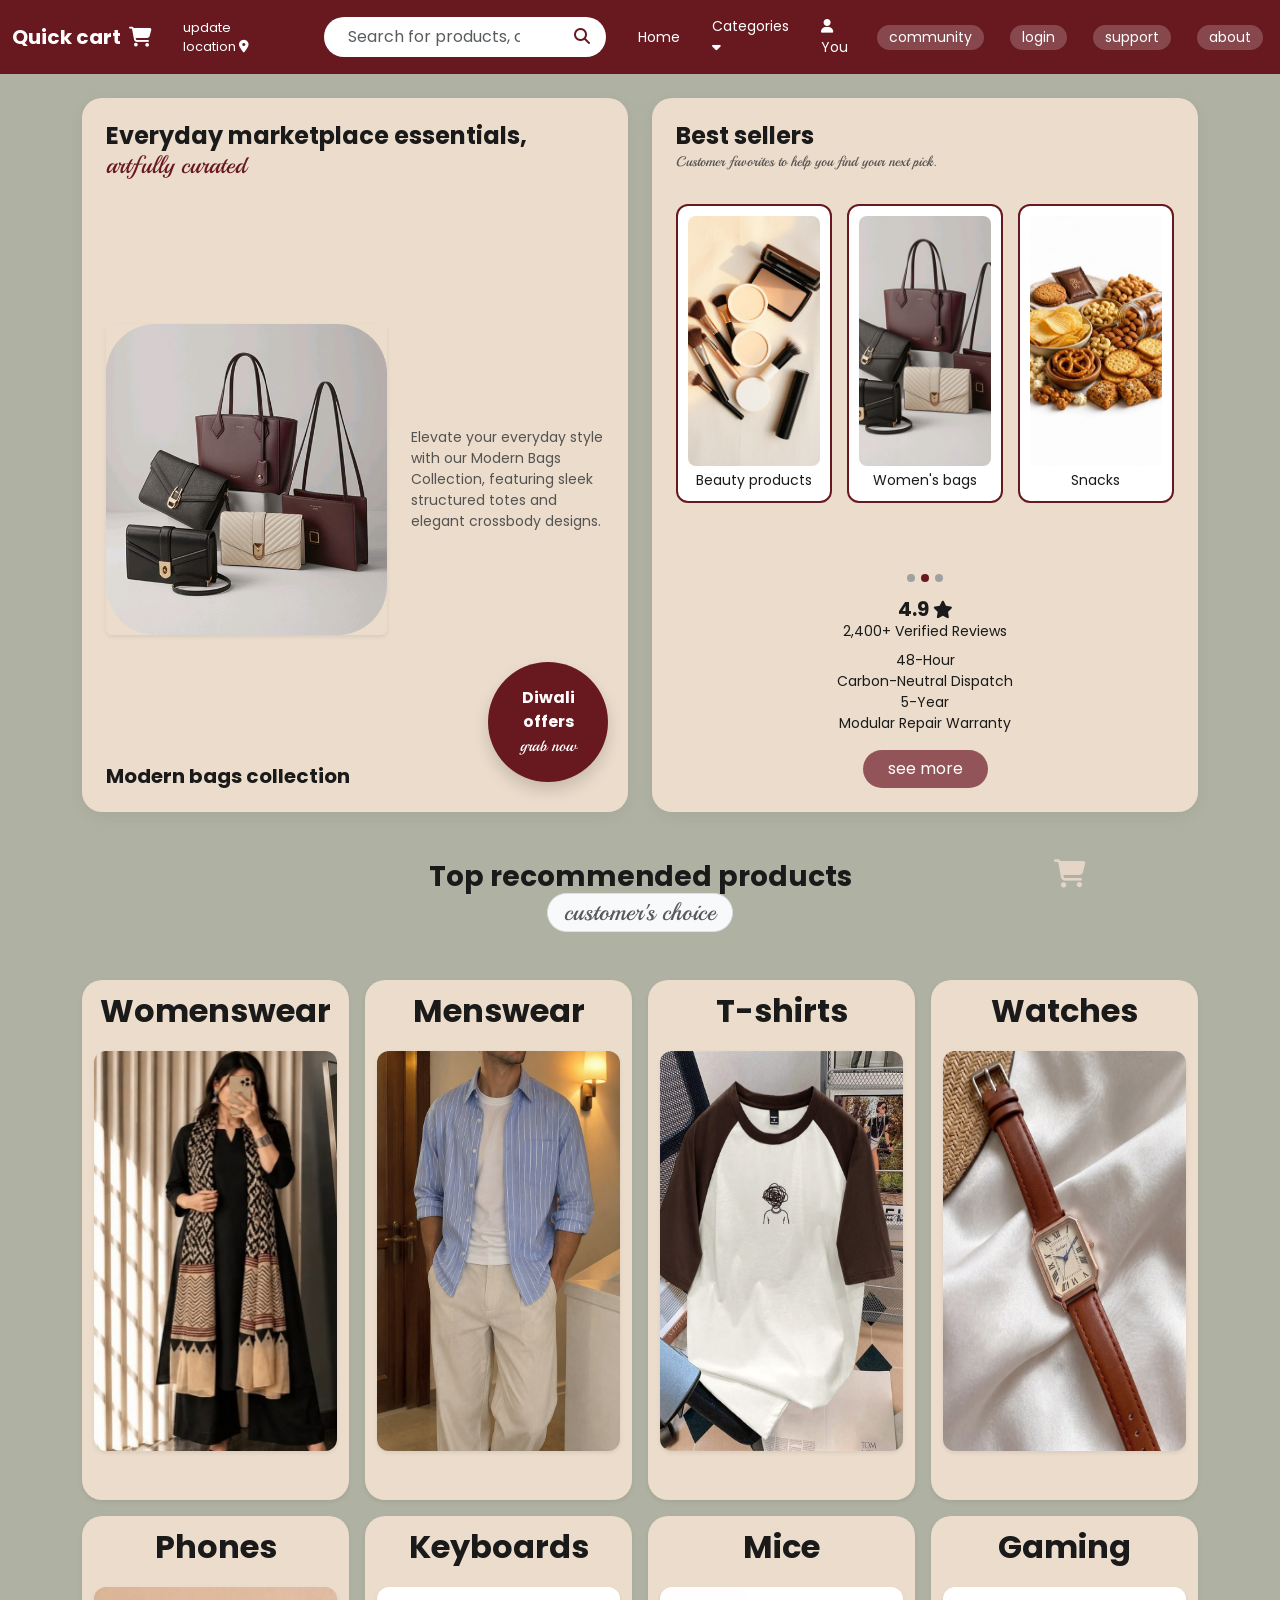
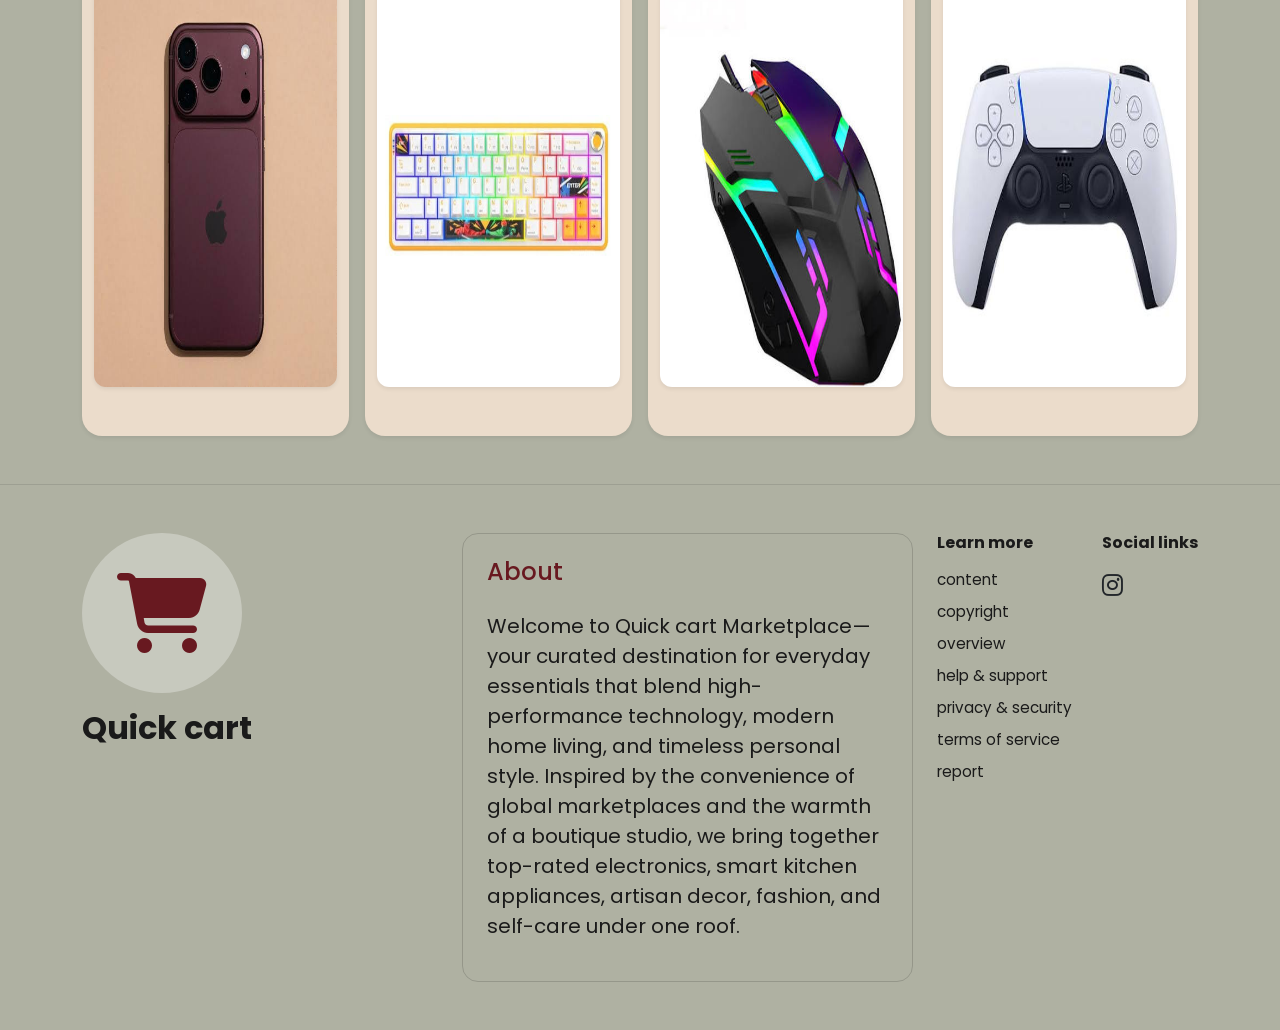
==== index.html @ 2a254416 "final Change" ====
<!doctype html>
<html lang="en">

<head>
  <meta charset="UTF-8" />
  <meta name="viewport" content="width=device-width, initial-scale=1.0" />
  <title>Quick Cart</title>
  <link href="https://cdn.jsdelivr.net/npm/bootstrap@5.3.2/dist/css/bootstrap.min.css" rel="stylesheet" />
  <link rel="stylesheet" href="https://cdnjs.cloudflare.com/ajax/libs/font-awesome/6.4.2/css/all.min.css" />
  <link href="https://fonts.googleapis.com/css2?family=Poppins:wght@300;400;600;700&family=Playball&display=swap"
    rel="stylesheet" />
  <link rel="stylesheet" href="style.css" />
</head>

<body>
  <nav class="navbar navbar-expand-lg navbar-dark custom-navbar py-2">
    <div class="container-fluid align-items-center">
      <a class="navbar-brand fw-bold d-flex align-items-center gap-2" href="#">
        Quick cart
        <i class="fa-solid fa-cart-shopping" aria-hidden="true"></i>
      </a>

      <div class="text-white small d-none d-lg-block location-text me-3">
        update location
        <i class="fa-solid fa-location-dot" aria-hidden="true"></i>
      </div>

      <button class="navbar-toggler border-0 shadow-none" type="button" data-bs-toggle="collapse"
        data-bs-target="#navbarNav" aria-controls="navbarNav" aria-expanded="false" aria-label="Toggle navigation">
        <span class="navbar-toggler-icon"></span>
      </button>

      <div class="collapse navbar-collapse" id="navbarNav">
        <form id="productSearchForm" class="d-flex flex-grow-1 mx-lg-4 my-3 my-lg-0 search-form" role="search">
          <div class="input-group">
            <input id="productSearch" name="q" class="form-control rounded-start-pill border-0 shadow-none px-4 py-2"
              type="search" placeholder="Search for products, categories..." aria-label="Search products"
              aria-controls="productSlider" />
            <button class="btn bg-white rounded-end-pill border-0 px-3 text-maroon" type="submit"
              aria-label="Submit search">
              <i class="fa-solid fa-magnifying-glass" aria-hidden="true"></i>
            </button>
          </div>
        </form>

        <ul class="navbar-nav small align-items-center gap-2 gap-lg-3 ms-auto">
          <li class="nav-item">
            <a class="nav-link text-white" href="#">
              Home
            </a>
          </li>
          <!-- Categories Item with Dropdown -->
          <li class="nav-item position-relative">
            <a class="nav-link text-white" href="#" id="categoriesTrigger">
              Categories <i class="fa-solid fa-caret-down"></i>
            </a>

            <!-- Categories Popup Menu -->
            <div class="categories-popup shadow-lg d-none" id="categoriesPopup">
              <ul class="list-unstyled mb-0">
                <li class="category-item"><a href="#">cloths</a></li>
                <li class="category-item"><a href="#">electronics</a></li>
                <li class="category-item"><a href="#">grooming</a></li>
                <li class="category-item"><a href="#">kids/child</a></li>
                <li class="category-item"><a href="#">grocery</a></li>
                <li class="category-item"><a href="#">makeup</a></li>
                <li class="category-item"><a href="#">decorations</a></li>
                <li class="category-item border-0"><a href="#">fashion</a></li>
              </ul>
            </div>
          </li>
          <!-- User Account Item with Popup -->
          <li class="nav-item position-relative">
            <a class="nav-link text-white user-trigger" href="#" id="userPopupTrigger">
              <i class="fa-solid fa-user"></i> You
            </a>

            <!-- User Popup Menu -->
            <div class="user-popup shadow-lg d-none" id="userPopup">
              <!-- Profile Header -->
              <div class="profile-section bg-white p-3 rounded-4 mb-3 d-flex align-items-center gap-3">
                <div class="avatar-circle">
                  <i class="fa-solid fa-user text-maroon fs-1"></i>
                </div>
                <div>
                  <h5 class="fw-bold mb-1">User name</h5>
                  <div class="small text-dark mb-1 d-flex align-items-center gap-1">
                    <i class="fa-solid fa-location-dot"></i> address
                  </div>
                  <div class="small fw-semibold">
                    Mobile: <span class="fw-normal">xxxxxxxx65</span>
                  </div>
                </div>
              </div>

              <!-- Links -->
              <div class="popup-links mb-4 ms-2">
                <a href="#" class="d-block text-dark text-decoration-none fs-5 mb-2">
                  your cart <i class="fa-solid fa-cart-shopping text-maroon"></i>
                </a>
                <a href="#" class="d-block text-dark text-decoration-none fs-5">
                  favourites <i class="fa-solid fa-heart text-maroon"></i>
                </a>
              </div>

              <!-- Keep Shopping Area -->
              <h5 class="fw-bold mb-2 ms-2">keep shopping</h5>
              <div class="keep-shopping-box p-3 rounded-4 d-flex justify-content-between gap-2">
                <div class="shopping-item-card rounded-3"></div>
                <div class="shopping-item-card rounded-3"></div>
                <div class="shopping-item-card rounded-3"></div>
              </div>
            </div>
          </li>
          <li class="nav-item">
            <a class="nav-link text-white nav-pill" href="#">community</a>
          </li>
          <li class="nav-item">
            <a class="nav-link text-white nav-pill" href="login.html">login</a>
          </li>
          <li class="nav-item">
            <a class="nav-link text-white nav-pill" href="#">support</a>
          </li>
          <li class="nav-item">
            <a class="nav-link text-white nav-pill" href="#">about</a>
          </li>
        </ul>
      </div>
    </div>
  </nav>

  <main class="container my-4">
    <div class="row g-4">
      <section class="col-lg-6" aria-label="Featured collection">
        <div class="custom-card p-4 h-100 position-relative d-flex flex-column justify-content-between">
          <div>
            <h1 class="h4 fw-bold mb-0">Everyday marketplace essentials,</h1>
            <p class="h4 cursive-text mb-4">artfully curated</p>
          </div>

          <div class="row align-items-center mt-3 position-relative">
            <div class="col-7">
              <img src="assets/images/modern_bags.png" alt="Modern bags collection"
                class="img-fluid rounded shadow-sm" />
            </div>
            <div class="col-5">
              <p class="small text-muted mb-0">
                Elevate your everyday style with our Modern Bags Collection,
                featuring sleek structured totes and elegant crossbody
                designs.
              </p>
            </div>
          </div>

          <div class="diwali-badge text-center text-white p-3 rounded-circle shadow">
            <span class="fw-bold d-block">Diwali offers</span>
            <span class="cursive-text d-block text-white">grab now</span>
          </div>

          <h2 class="h5 fw-bold mt-4 mb-0">Modern bags collection</h2>
        </div>
      </section>

      <section class="col-lg-6" aria-labelledby="best-sellers-title">
        <div class="custom-card p-4 h-100 d-flex flex-column align-items-center text-center">
          <div class="w-100 text-start mb-3">
            <h2 class="h4 fw-bold mb-0" id="best-sellers-title">
              Best sellers
            </h2>
            <p class="small text-muted cursive-text">
              Customer favorites to help you find your next pick.
            </p>
          </div>

          <div class="slider-wrapper w-100 mb-3">
            <div class="image-slider" id="productSlider">
              <div class="slide-item">
                <img src="assets/images/beauty%20products.png" alt="Beauty products" />
                <span class="d-block small mt-1">Beauty products</span>
              </div>
              <div class="slide-item">
                <img src="assets/images/modern_bags.png" alt="Women's bags" />
                <span class="d-block small mt-1">Women's bags</span>
              </div>
              <div class="slide-item">
                <img src="assets/images/cookies.png" alt="Cookies and snacks" />
                <span class="d-block small mt-1">Snacks</span>
              </div>
              <div class="slide-item">
                <img src="assets/images/electronics.png" alt="Mobile phones" />
                <span class="d-block small mt-1">Mobile phones</span>
              </div>
              <div class="slide-item">
                <img src="assets/images/electronics.png" alt="Laptops" />
                <span class="d-block small mt-1">Laptops</span>
              </div>
              <div class="slide-item">
                <img src="assets/images/soft%20toys3.png" alt="Soft toys" />
                <span class="d-block small mt-1">Toys</span>
              </div>
            </div>
          </div>
          <p class="search-status small text-muted mt-2 mb-0" id="searchStatus" role="status" aria-live="polite"></p>

          <div class="product-details mt-2">
            <div class="dots-indicator mb-2" aria-hidden="true">
              <span></span><span class="active"></span><span></span>
            </div>
            <h3 class="h5 fw-bold mb-0">
              4.9 <i class="fa-solid fa-star small" aria-hidden="true"></i>
            </h3>
            <p class="small mb-2">2,400+ Verified Reviews</p>
            <ul class="list-unstyled small mb-3 text-center">
              <li>48-Hour</li>
              <li>Carbon-Neutral Dispatch</li>
              <li>5-Year</li>
              <li>Modular Repair Warranty</li>
            </ul>
            <button class="btn custom-btn rounded-pill px-4 text-white" type="button">
              see more
            </button>
          </div>
        </div>
      </section>
    </div>

    <section class="mt-5 text-center position-relative" aria-labelledby="recommended-title">
      <h2 class="h3 fw-bold mb-0" id="recommended-title">
        Top recommended products
      </h2>
      <p class="h4 cursive-text text-muted mb-4 d-inline-block px-3 py-1 bg-light rounded-pill border">
        customer's choice
      </p>
      <i class="fa-solid fa-cart-shopping fs-3 position-absolute recommended-cart-icon" aria-hidden="true"></i>

      <div class="row g-3 mt-2">
        <div class="col-6 col-md-3">
          <div class="blank-card shadow-sm">
            <h3 class="h2 fw-bold text-center mb-2">Womenswear</h3>
            <img class="recommended-product-image img-fluid shadow-sm" src="assets/images/dress_w_black.png"
              alt="Black patterned dress" />
          </div>
        </div>
        <div class="col-6 col-md-3">
          <div class="blank-card shadow-sm">
            <h3 class="h2 fw-bold text-center mb-2">Menswear</h3>
            <img class="recommended-product-image img-fluid shadow-sm" src="assets/images/dress_m_indigo.png"
              alt="Men's indigo shirt" />
          </div>
        </div>
        <div class="col-6 col-md-3">
          <div class="blank-card shadow-sm">
            <h3 class="h2 fw-bold text-center mb-2">T-shirts</h3>
            <img class="recommended-product-image img-fluid shadow-sm" src="assets/images/t-shirt_m.png"
              alt="Men's graphic T-shirt" />
          </div>
        </div>
        <div class="col-6 col-md-3">
          <div class="blank-card shadow-sm">
            <h3 class="h2 fw-bold text-center mb-2">Watches</h3>
            <img class="recommended-product-image img-fluid shadow-sm" src="assets/images/watches.png"
              alt="Brown wristwatch" />
          </div>
        </div>
        <div class="col-6 col-md-3">
          <div class="blank-card shadow-sm">
            <h3 class="h2 fw-bold text-center mb-2">Phones</h3>
            <img class="recommended-product-image img-fluid shadow-sm" src="assets/images/phones.jpeg"
              alt="Smartphones" />
          </div>
        </div>
        <div class="col-6 col-md-3">
          <div class="blank-card shadow-sm">
            <h3 class="h2 fw-bold text-center mb-2">Keyboards</h3>
            <img class="recommended-product-image img-fluid shadow-sm" src="assets/images/keyboards.jpeg"
              alt="Computer keyboard" />
          </div>
        </div>
        <div class="col-6 col-md-3">
          <div class="blank-card shadow-sm">
            <h3 class="h2 fw-bold text-center mb-2">Mice</h3>
            <img class="recommended-product-image img-fluid shadow-sm" src="assets/images/mouse.jpeg"
              alt="Computer mouse" />
          </div>
        </div>
        <div class="col-6 col-md-3">
          <div class="blank-card shadow-sm">
            <h3 class="h2 fw-bold text-center mb-2">Gaming</h3>
            <img class="recommended-product-image img-fluid shadow-sm" src="assets/images/controllers.jpeg"
              alt="Game controller" />
          </div>
        </div>
      </div>
    </section>
  </main>

  <footer class="custom-footer mt-5 py-5">
    <div class="container">
      <div class="row g-4 align-items-start">
        <div class="col-md-4 text-center text-md-start">
          <div class="footer-logo-circle mb-3 mx-auto mx-md-0">
            <i class="fa-solid fa-cart-shopping cart-icon-lg" aria-hidden="true"></i>
          </div>
          <h2 class="fw-bold">Quick cart</h2>
        </div>

        <div class="col-md-5">
          <div class="about-box p-4 border rounded-4 h-100">
            <h2 class="h4 text-maroon mb-4">About</h2>
            <p class="fs-5">
              Welcome to Quick cart Marketplace—your curated destination for
              everyday essentials that blend high-performance technology,
              modern home living, and timeless personal style. Inspired by the
              convenience of global marketplaces and the warmth of a boutique
              studio, we bring together top-rated electronics, smart kitchen
              appliances, artisan decor, fashion, and self-care under one
              roof.
            </p>
          </div>
        </div>

        <div class="col-md-3 d-flex justify-content-between">
          <div>
            <h3 class="h6 fw-bold mb-3">Learn more</h3>
            <ul class="list-unstyled footer-links">
              <li><a href="#">content</a></li>
              <li><a href="#">copyright</a></li>
              <li><a href="#">overview</a></li>
              <li><a href="#">help &amp; support</a></li>
              <li><a href="#">privacy &amp; security</a></li>
              <li><a href="#">terms of service</a></li>
              <li><a href="#">report</a></li>
            </ul>
          </div>
          <div>
            <h3 class="h6 fw-bold mb-3">Social links</h3>
            <a href="#" class="text-dark fs-4" aria-label="Instagram">
              <i class="fa-brands fa-instagram" aria-hidden="true"></i>
            </a>
          </div>
        </div>
      </div>
    </div>
  </footer>

  <script src="https://cdn.jsdelivr.net/npm/bootstrap@5.3.2/dist/js/bootstrap.bundle.min.js"></script>
  <script src="script.js"></script>
</body>

</html>
---- style.css ----
/* Color Palette & Base Styles */
:root {
  --bg-maroon: #681920;
  --bg-olive: #afb1a2;
  --card-beige: #ebdccb;
  --text-dark: #1a1a1a;
  --text-maroon: #681920;
}

body {
  background-color: var(--bg-olive);
  color: var(--text-dark);
  font-family: "Poppins", sans-serif;
}

.cursive-text {
  color: var(--text-maroon);
  font-family: "Playball", cursive;
}

/* Navbar */
.custom-navbar {
  background-color: var(--bg-maroon);
}

.location-text {
  font-size: 0.8rem;
  margin-left: 15px;
}

.nav-pill {
  margin: 0 5px;
  padding: 2px 12px !important;
  border-radius: 20px;
  background-color: rgb(255 255 255 / 20%);
}

/* Search bar */
.search-form {
  max-width: 500px;
}

@media (min-width: 1440px) {
  .search-form {
    max-width: clamp(560px, 36vw, 760px);
  }
}

.search-status {
  min-height: 1.25rem;
}

.text-maroon {
  color: var(--bg-maroon) !important;
}

.input-group .form-control:focus {
  box-shadow: none;
  outline: none;
}

/* Categories Popup Container */
.categories-popup {
  position: absolute;
  top: 130%;
  left: 0;
  min-width: 180px;
  background: rgba(235, 220, 203, 0.85);
  /* Matches user popup */
  backdrop-filter: blur(10px);
  -webkit-backdrop-filter: blur(10px);
  border: 1px solid rgba(255, 255, 255, 0.3);
  border-radius: 12px;
  padding: 10px 0;
  z-index: 1050;
}

/* Category List Items & Thin Line */
.category-item {
  border-bottom: 1px solid rgba(0, 0, 0, 0.15);
  /* Thin separator line */
}

.category-item:last-child {
  border-bottom: none;
  /* Removes line from the last item */
}

.category-item a {
  display: block;
  padding: 8px 20px;
  color: var(--text-dark);
  text-decoration: none;
  font-size: 1.05rem;
  transition: background-color 0.2s ease;
}

.category-item a:hover {
  background-color: rgba(255, 255, 255, 0.25);
}

/* Mobile Responsiveness for Categories Dropdown */
@media (max-width: 991px) {
  .categories-popup {
    position: relative;
    top: 0;
    width: 100%;
    margin-top: 10px;
    background: rgba(235, 220, 203, 0.95);
  }
}

/* User Popup Container */
.user-popup {
  position: absolute;
  top: 130%;
  right: 0;
  width: 340px;
  background: rgba(235, 220, 203, 0.85);
  /* Translucent beige matching image */
  backdrop-filter: blur(10px);
  -webkit-backdrop-filter: blur(10px);
  border: 1px solid rgba(255, 255, 255, 0.3);
  border-radius: 20px;
  padding: 20px;
  z-index: 1050;
  cursor: default;
}

/* Profile Section */
.avatar-circle {
  width: 70px;
  height: 70px;
  background-color: #dcdcdc;
  border-radius: 50%;
  display: flex;
  align-items: center;
  justify-content: center;
  flex-shrink: 0;
}

.avatar-circle i {
  font-size: 2.5rem;
}

.popup-links a:hover {
  opacity: 0.8;
}

/* Keep Shopping Section */
.keep-shopping-box {
  background-color: var(--bg-maroon);
}

.shopping-item-card {
  background-color: rgba(255, 255, 255, 0.15);
  /* Translucent lighter overlay */
  border: 1px solid rgba(255, 255, 255, 0.3);
  width: 30%;
  aspect-ratio: 1 / 1;
  /* Keeps them perfectly square */
  transition: transform 0.2s ease;
  cursor: pointer;
}

.shopping-item-card:hover {
  transform: translateY(-3px);
  background-color: rgba(255, 255, 255, 0.25);
}

/* Mobile Responsiveness for Popup */
@media (max-width: 991px) {
  .user-popup {
    position: relative;
    /* Stacks nicely inside mobile collapse menu */
    top: 0;
    right: auto;
    width: 100%;
    margin-top: 15px;
  }
}

@media (max-width: 991px) {
  .search-form {
    max-width: 100%;
  }
}

/* Cards */
.custom-card {
  border-radius: 20px;
  background-color: var(--card-beige);
  box-shadow: 0 4px 15px rgb(0 0 0 / 5%);
}

/* Promotional badge */
.diwali-badge {
  position: absolute;
  right: 20px;
  bottom: 30px;
  display: flex;
  width: 120px;
  height: 120px;
  flex-direction: column;
  justify-content: center;
  background-color: var(--bg-maroon);
}

/* Product slider */
.slider-wrapper {
  position: relative;
  width: 100%;
  overflow: hidden;
  padding-bottom: 10px;
}

.image-slider {
  display: flex;
  gap: 15px;
  overflow-x: auto;
  scroll-behavior: smooth;
  scroll-snap-type: x mandatory;
  scrollbar-width: none;
  -ms-overflow-style: none;
  cursor: grab;
}

.image-slider::-webkit-scrollbar {
  display: none;
}

.image-slider:active {
  cursor: grabbing;
}

.slide-item {
  flex: 0 0 calc(33.333% - 10px);
  scroll-snap-align: start;
  padding: 10px;
  border: 2px solid var(--bg-maroon);
  border-radius: 12px;
  background: #fff;
  text-align: center;
  pointer-events: none;
}

.slide-item img {
  width: 100%;
  height: 250px;
  border-radius: 8px;
  object-fit: cover;
  pointer-events: none;
}

/* Product details */
.dots-indicator span {
  display: inline-block;
  width: 8px;
  height: 8px;
  margin: 0 3px;
  border-radius: 50%;
  background-color: #a0a0a0;
}

.dots-indicator span.active {
  background-color: var(--bg-maroon);
}

.custom-btn {
  background-color: #925458;
}

.custom-btn:hover {
  background-color: var(--bg-maroon);
}

/* Recommended products */
.recommended-cart-icon {
  top: 0;
  right: 10%;
  color: #e4d5c7;
}

.blank-card {
  box-sizing: border-box;
  display: flex;
  width: 100%;
  height: 520px;
  min-width: 0;
  flex-direction: column;
  align-items: center;
  gap: 12px;
  overflow: hidden;
  padding: 12px;
  border-radius: 20px;
  background-color: var(--card-beige);
}

.recommended-product-image {
  display: block;
  width: 100%;
  max-width: 100%;
  height: 400px;
  min-height: 0;
  border-radius: 12px;
  background-color: #fff;
  object-position: center;
}

.product-card-title {
  max-width: 100%;
  margin: 0;
  color: var(--text-dark);
  font-size: 0.95rem;
  font-weight: 600;
  text-align: center;
  overflow-wrap: anywhere;
}

/* Footer */
.custom-footer {
  border-top: 1px solid rgb(0 0 0 / 10%);
  background-color: var(--bg-olive);
}

.footer-logo-circle {
  display: flex;
  width: 160px;
  height: 160px;
  align-items: center;
  justify-content: center;
  border-radius: 50%;
  background-color: rgb(255 255 255 / 30%);
}

.cart-icon-lg {
  color: var(--bg-maroon);
  font-size: 5rem;
}

.about-box {
  min-height: 250px;
  border-color: rgb(0 0 0 / 15%) !important;
  background-color: transparent;
}

.footer-links li {
  margin-bottom: 8px;
}

.footer-links a {
  color: var(--text-dark);
  font-size: 0.95rem;
  text-decoration: none;
}

.footer-links a:hover {
  text-decoration: underline;
}

/* Responsive adjustments */
@media (max-width: 768px) {
  .slide-item {
    flex-basis: calc(50% - 10px);
  }

  .diwali-badge {
    right: 10px;
    bottom: 10px;
    width: 100px;
    height: 100px;
  }

  .blank-card {
    height: 250px;
  }

  .recommended-product-image {
    height: 165px;
  }
}

@media (max-width: 576px) {
  .slide-item {
    flex-basis: calc(80% - 10px);
  }

  .slide-item img {
    height: 180px;
  }
}
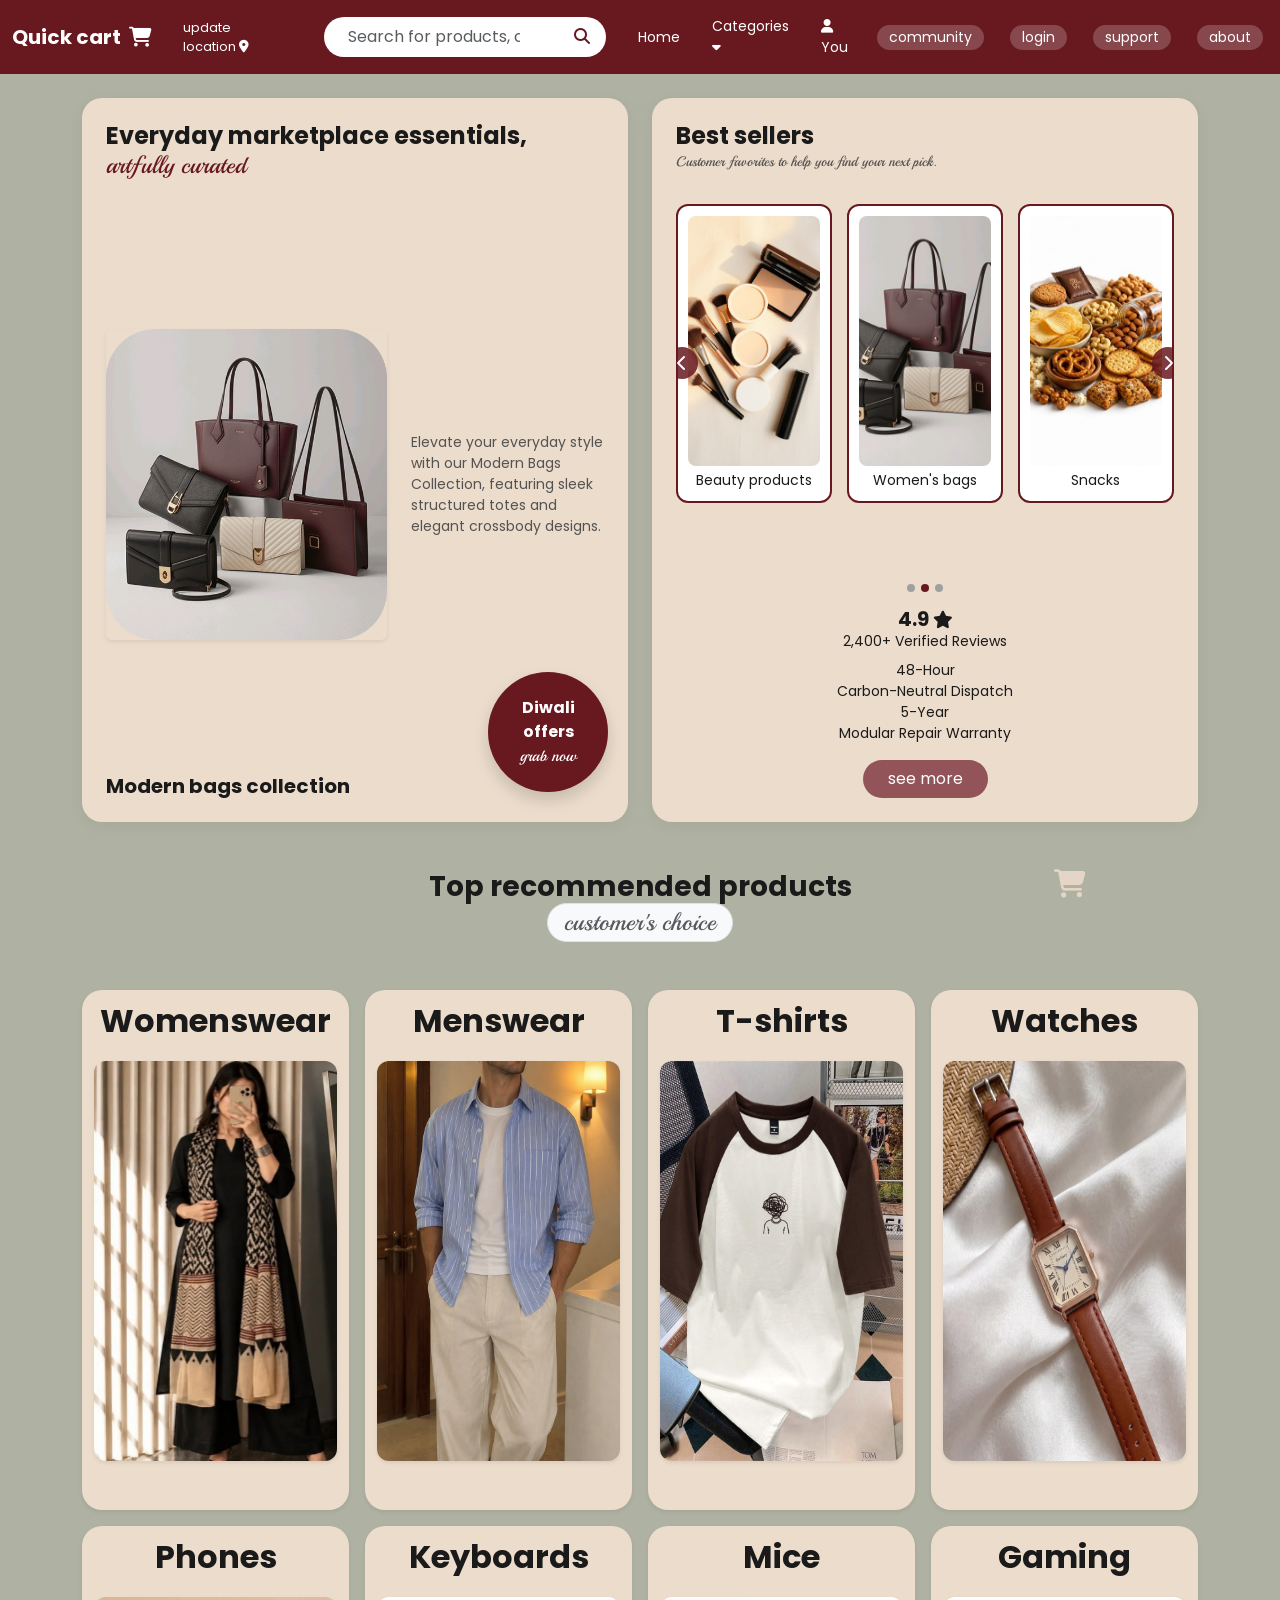
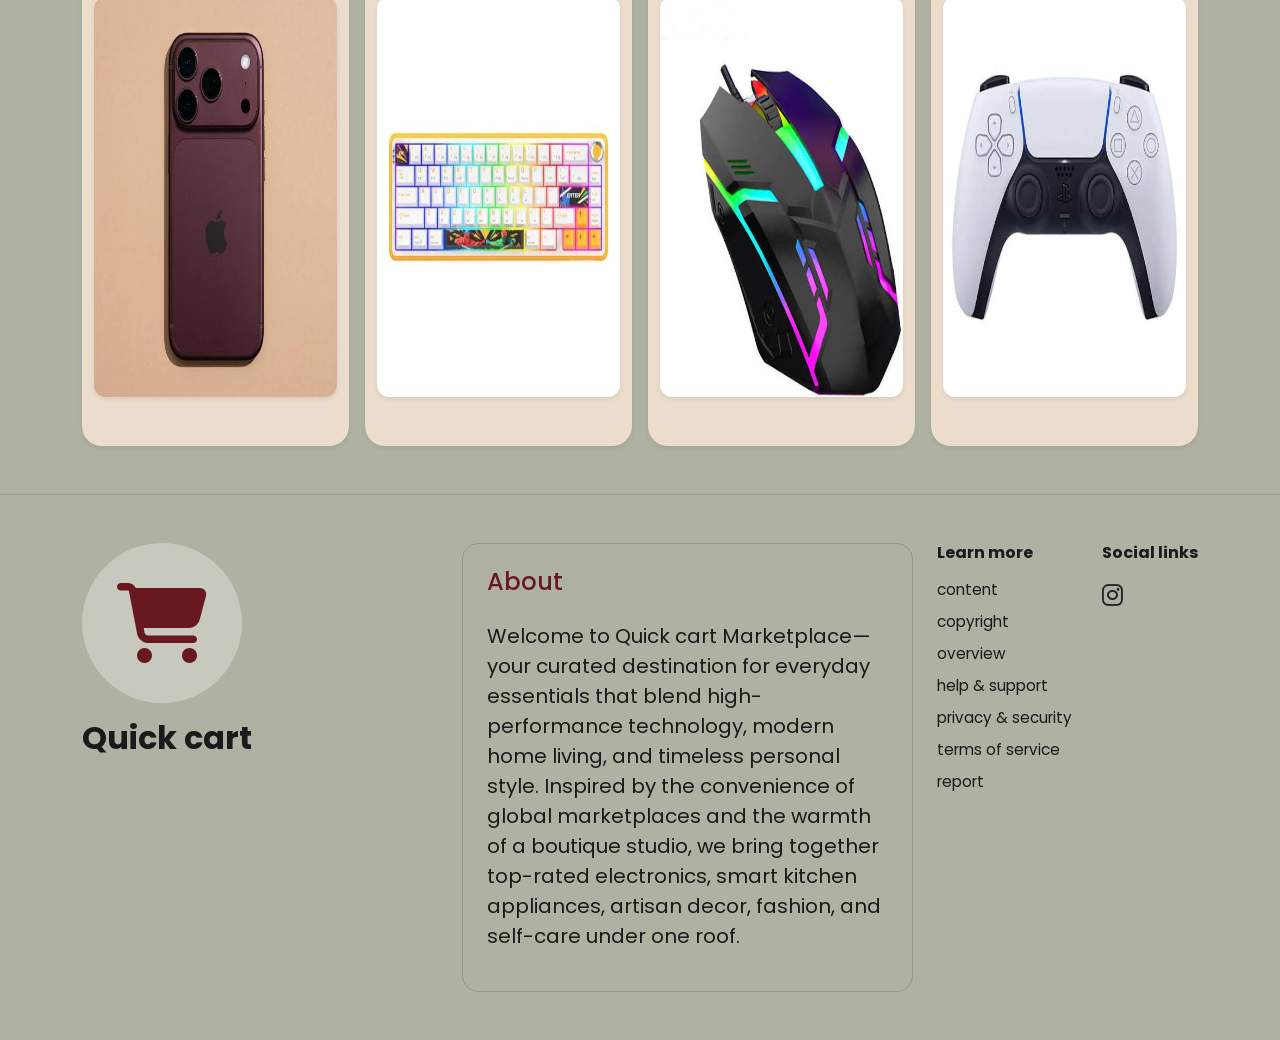
==== commit 8aa95fe4: "added arrows" ====
--- a/index.html
+++ b/index.html
@@ -173,32 +173,40 @@
           </div>
 
           <div class="slider-wrapper w-100 mb-3">
-            <div class="image-slider" id="productSlider">
-              <div class="slide-item">
-                <img src="assets/images/beauty%20products.png" alt="Beauty products" />
-                <span class="d-block small mt-1">Beauty products</span>
+            <button class="btn slider-arrow left-arrow shadow-none" id="slideLeft">
+              <i class="fa-solid fa-chevron-left"></i>
+            </button>
+            <div class="slider-wrapper w-100">
+              <div class="image-slider" id="productSlider">
+                <div class="slide-item">
+                  <img src="assets/images/beauty%20products.png" alt="Beauty products" />
+                  <span class="d-block small mt-1">Beauty products</span>
+                </div>
+                <div class="slide-item">
+                  <img src="assets/images/modern_bags.png" alt="Women's bags" />
+                  <span class="d-block small mt-1">Women's bags</span>
+                </div>
+                <div class="slide-item">
+                  <img src="assets/images/cookies.png" alt="Cookies and snacks" />
+                  <span class="d-block small mt-1">Snacks</span>
+                </div>
+                <div class="slide-item">
+                  <img src="assets/images/electronics.png" alt="Mobile phones" />
+                  <span class="d-block small mt-1">Mobile phones</span>
+                </div>
+                <div class="slide-item">
+                  <img src="assets/images/electronics.png" alt="Laptops" />
+                  <span class="d-block small mt-1">Laptops</span>
+                </div>
+                <div class="slide-item">
+                  <img src="assets/images/soft%20toys3.png" alt="Soft toys" />
+                  <span class="d-block small mt-1">Toys</span>
+                </div>
               </div>
-              <div class="slide-item">
-                <img src="assets/images/modern_bags.png" alt="Women's bags" />
-                <span class="d-block small mt-1">Women's bags</span>
-              </div>
-              <div class="slide-item">
-                <img src="assets/images/cookies.png" alt="Cookies and snacks" />
-                <span class="d-block small mt-1">Snacks</span>
-              </div>
-              <div class="slide-item">
-                <img src="assets/images/electronics.png" alt="Mobile phones" />
-                <span class="d-block small mt-1">Mobile phones</span>
-              </div>
-              <div class="slide-item">
-                <img src="assets/images/electronics.png" alt="Laptops" />
-                <span class="d-block small mt-1">Laptops</span>
-              </div>
-              <div class="slide-item">
-                <img src="assets/images/soft%20toys3.png" alt="Soft toys" />
-                <span class="d-block small mt-1">Toys</span>
-              </div>
-            </div>
+            </div>
+            <button class="btn slider-arrow right-arrow shadow-none" id="slideRight">
+              <i class="fa-solid fa-chevron-right"></i>
+            </button>
           </div>
           <p class="search-status small text-muted mt-2 mb-0" id="searchStatus" role="status" aria-live="polite"></p>
 
--- a/style.css
+++ b/style.css
@@ -152,13 +152,52 @@
   background-color: var(--bg-maroon);
 }
 
+/* Slider Arrows */
+.slider-container {
+  padding: 0 15px;
+  /* Creates space so arrows don't cover the images */
+}
+
+.slider-arrow {
+  position: absolute;
+  top: 50%;
+  transform: translateY(-50%);
+  width: 32px;
+  height: 32px;
+  background-color: var(--bg-maroon);
+  color: white;
+  border-radius: 50%;
+  display: flex;
+  align-items: center;
+  justify-content: center;
+  padding: 0;
+  z-index: 10;
+  opacity: 0.85;
+  transition: all 0.2s ease;
+}
+
+.slider-arrow:hover {
+  background-color: #4a1116;
+  /* Darker maroon on hover */
+  color: white;
+  opacity: 1;
+  transform: translateY(-50%) scale(1.1);
+}
+
+.left-arrow {
+  left: -10px;
+}
+
+.right-arrow {
+  right: -10px;
+}
+
 .shopping-item-card {
   background-color: rgba(255, 255, 255, 0.15);
   /* Translucent lighter overlay */
   border: 1px solid rgba(255, 255, 255, 0.3);
   width: 30%;
   aspect-ratio: 1 / 1;
-  /* Keeps them perfectly square */
   transition: transform 0.2s ease;
   cursor: pointer;
 }
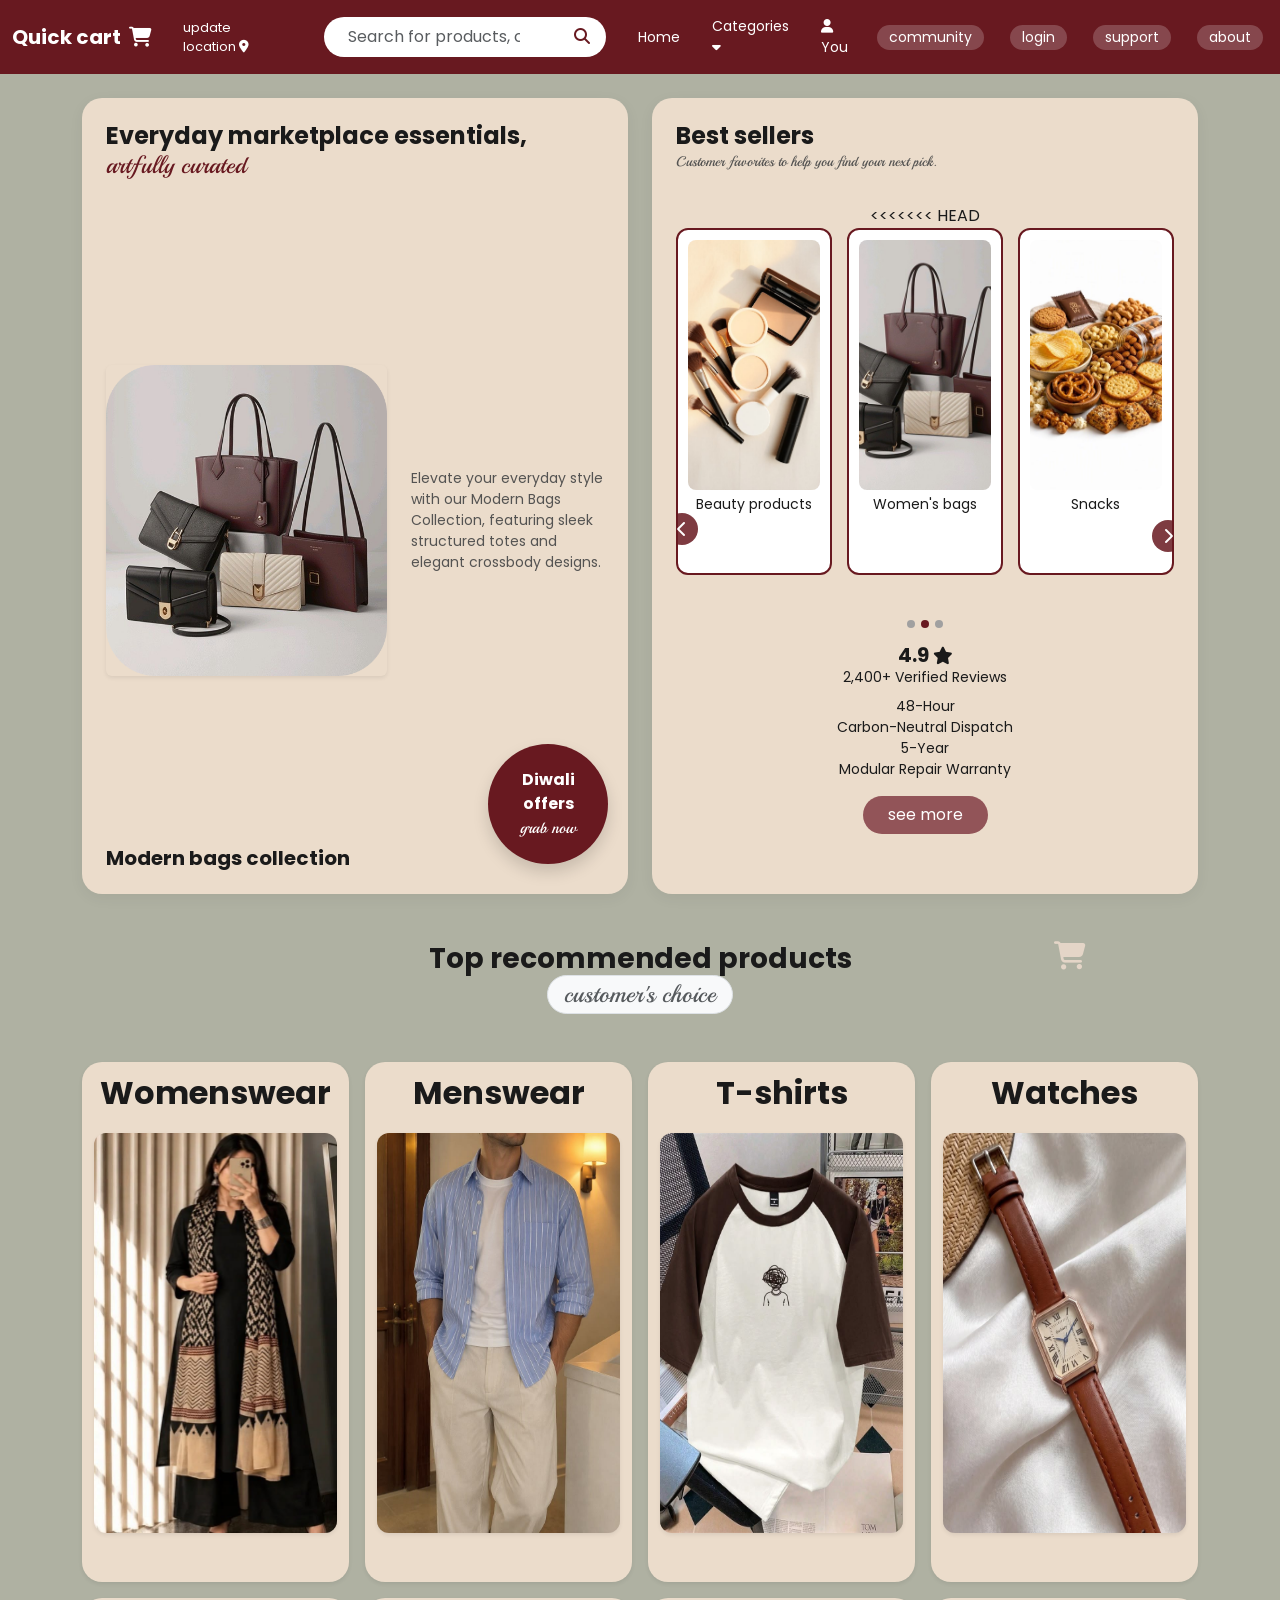
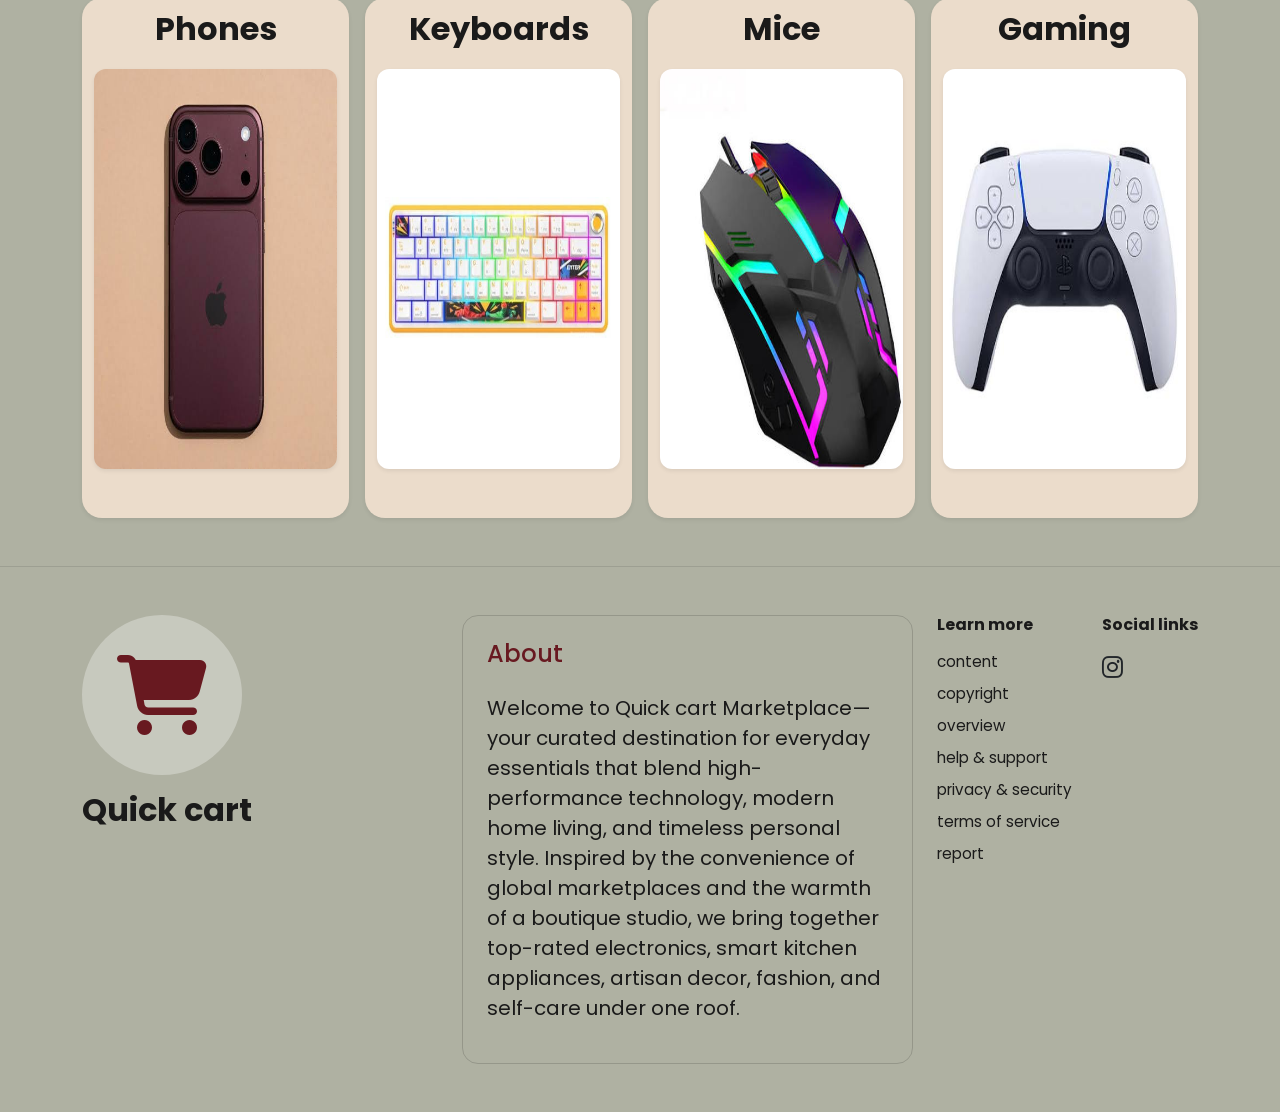
==== commit 06196464: "done" ====
--- a/index.html
+++ b/index.html
@@ -173,6 +173,7 @@
           </div>
 
           <div class="slider-wrapper w-100 mb-3">
+<<<<<<< HEAD
             <button class="btn slider-arrow left-arrow shadow-none" id="slideLeft">
               <i class="fa-solid fa-chevron-left"></i>
             </button>
@@ -202,6 +203,32 @@
                   <img src="assets/images/soft%20toys3.png" alt="Soft toys" />
                   <span class="d-block small mt-1">Toys</span>
                 </div>
+=======
+            <div class="image-slider" id="productSlider">
+              <div class="slide-item">
+                <img src="assets/images/beauty%20products.png" alt="Beauty products" />
+                <span class="d-block small mt-1">Beauty products</span>
+              </div>
+              <div class="slide-item">
+                <img src="assets/images/modern_bags.png" alt="Women's bags" />
+                <span class="d-block small mt-1">Women's bags</span>
+              </div>
+              <div class="slide-item">
+                <img src="assets/images/cookies.png" alt="Cookies and snacks" />
+                <span class="d-block small mt-1">Snacks</span>
+              </div>
+              <div class="slide-item">
+                <img src="assets/images/phone.jpeg" alt="Mobile phones" />
+                <span class="d-block small mt-1">Mobile phones</span>
+              </div>
+              <div class="slide-item">
+                <img src="assets/images/laptop.jpeg" alt="Laptops" />
+                <span class="d-block small mt-1">Laptops</span>
+              </div>
+              <div class="slide-item">
+                <img src="assets/images/soft%20toys3.png" alt="Soft toys" />
+                <span class="d-block small mt-1">Toys</span>
+>>>>>>> 804719e8f3ce9c7b052ec85685fc6a33284abbb2
               </div>
             </div>
             <button class="btn slider-arrow right-arrow shadow-none" id="slideRight">
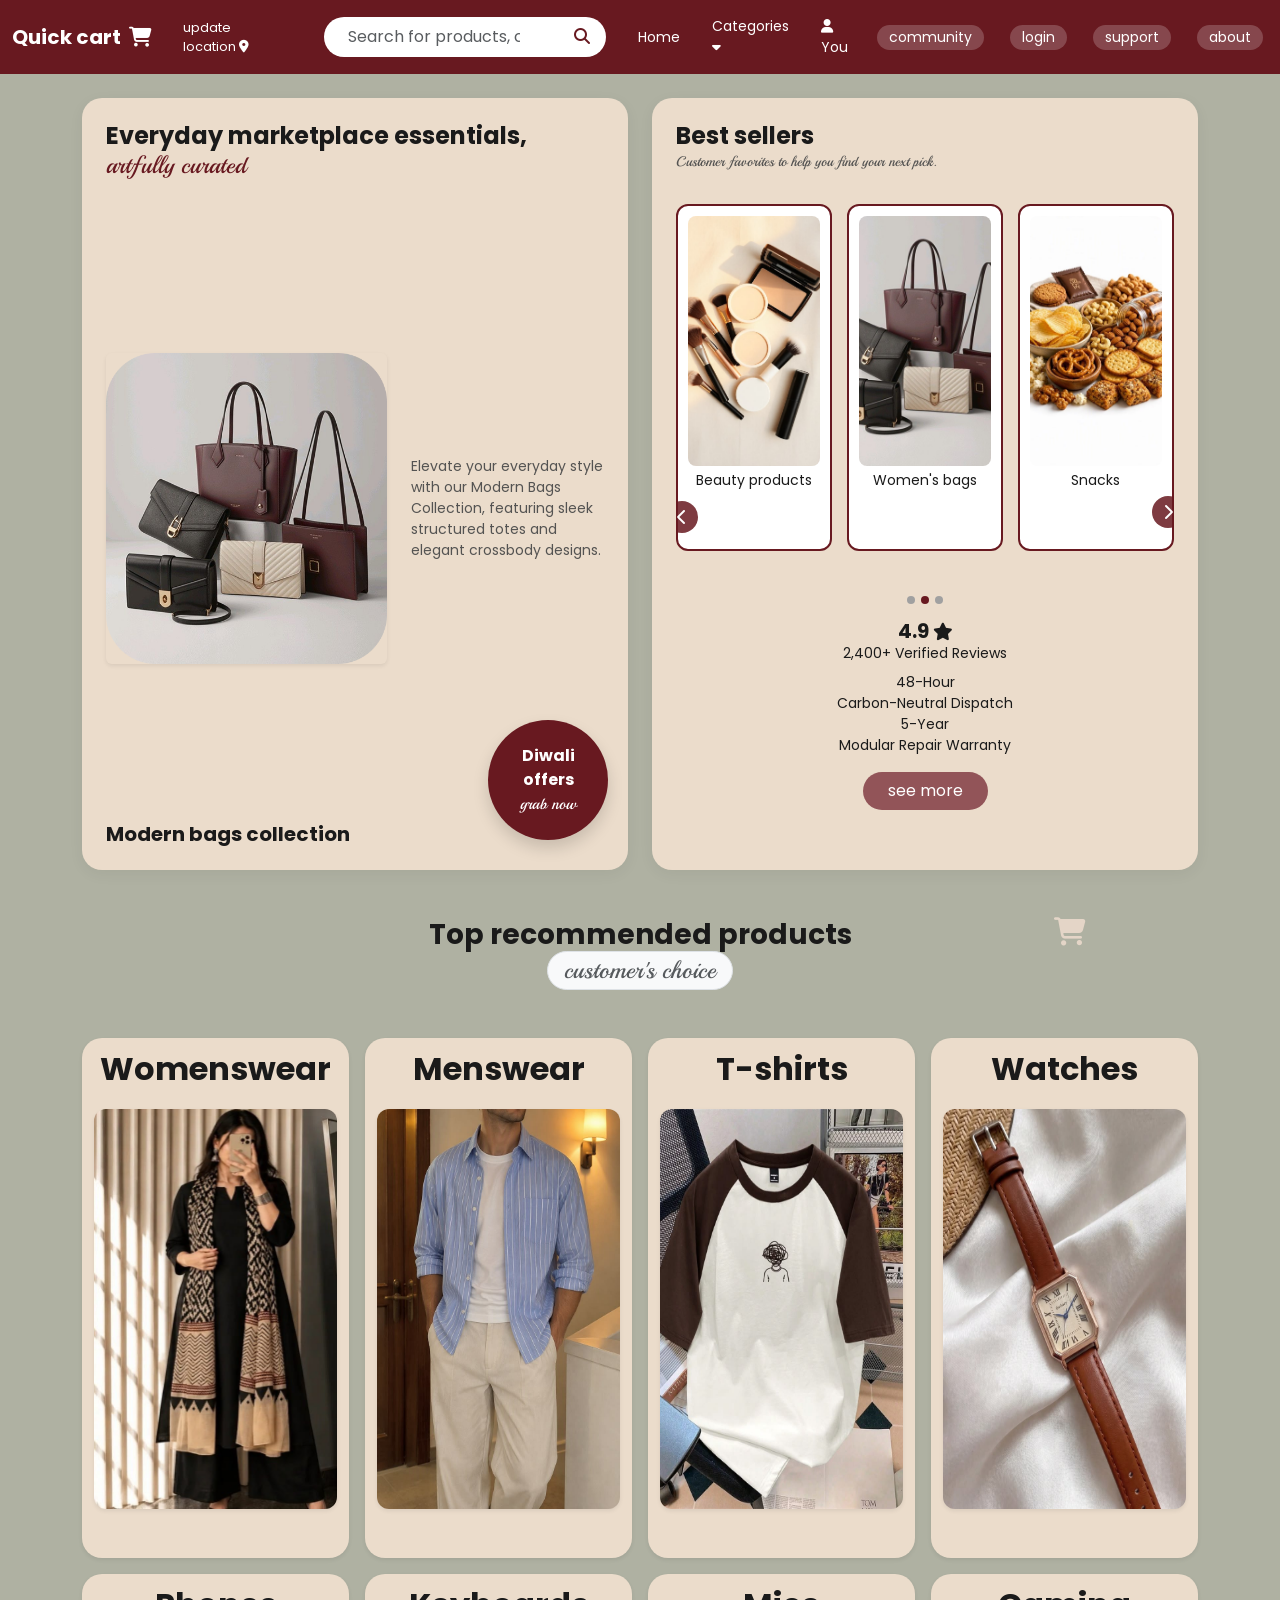
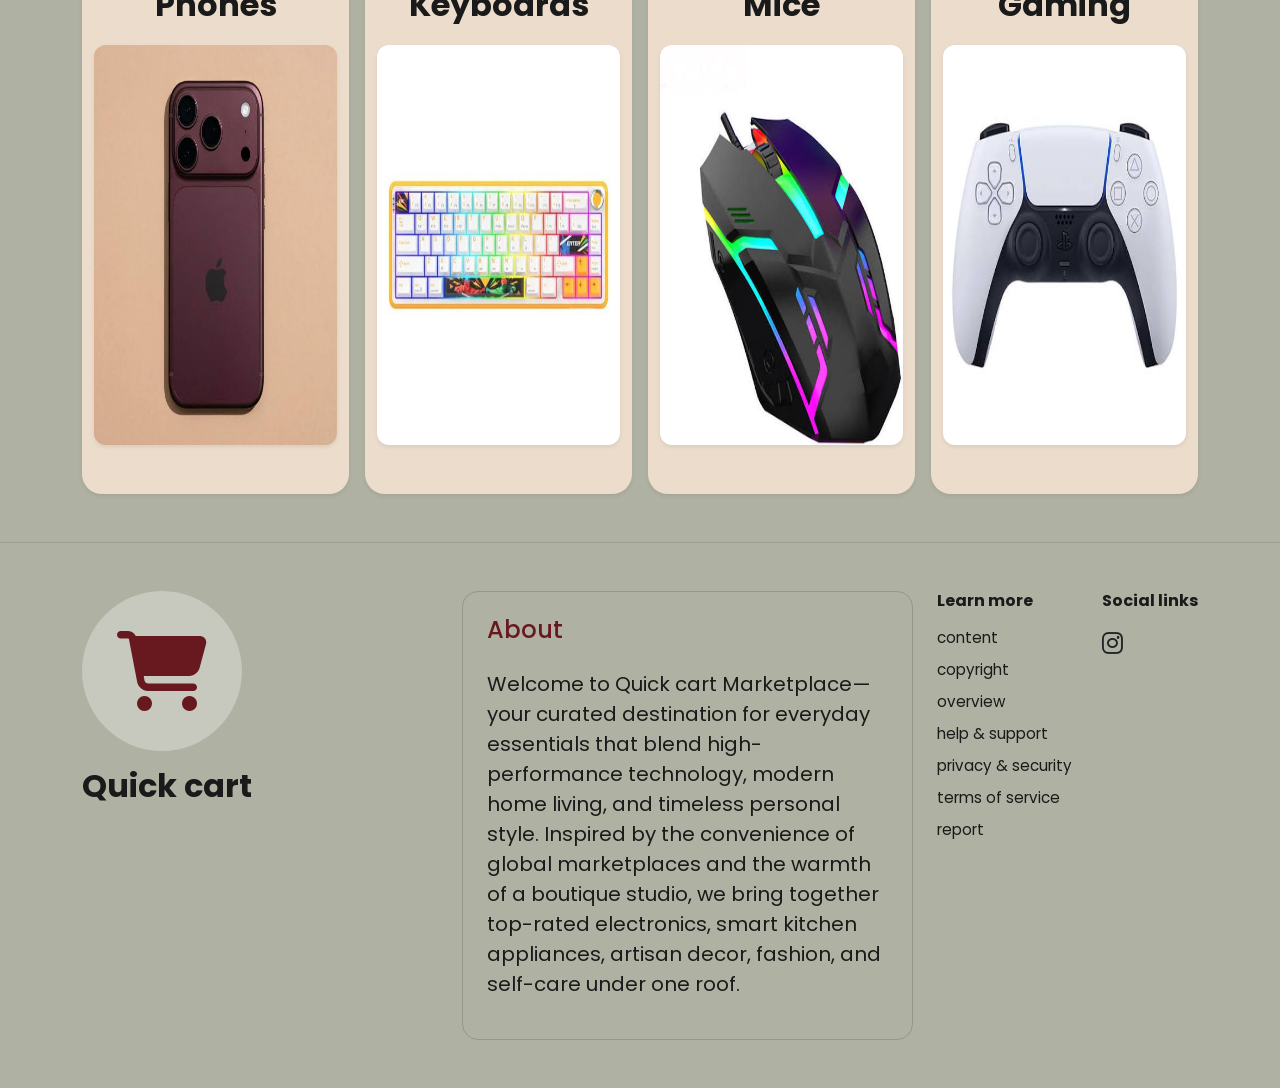
==== commit 9708aac6: "boom" ====
--- a/index.html
+++ b/index.html
@@ -173,7 +173,7 @@
           </div>
 
           <div class="slider-wrapper w-100 mb-3">
-<<<<<<< HEAD
+
             <button class="btn slider-arrow left-arrow shadow-none" id="slideLeft">
               <i class="fa-solid fa-chevron-left"></i>
             </button>
@@ -203,7 +203,7 @@
                   <img src="assets/images/soft%20toys3.png" alt="Soft toys" />
                   <span class="d-block small mt-1">Toys</span>
                 </div>
-=======
+
             <div class="image-slider" id="productSlider">
               <div class="slide-item">
                 <img src="assets/images/beauty%20products.png" alt="Beauty products" />
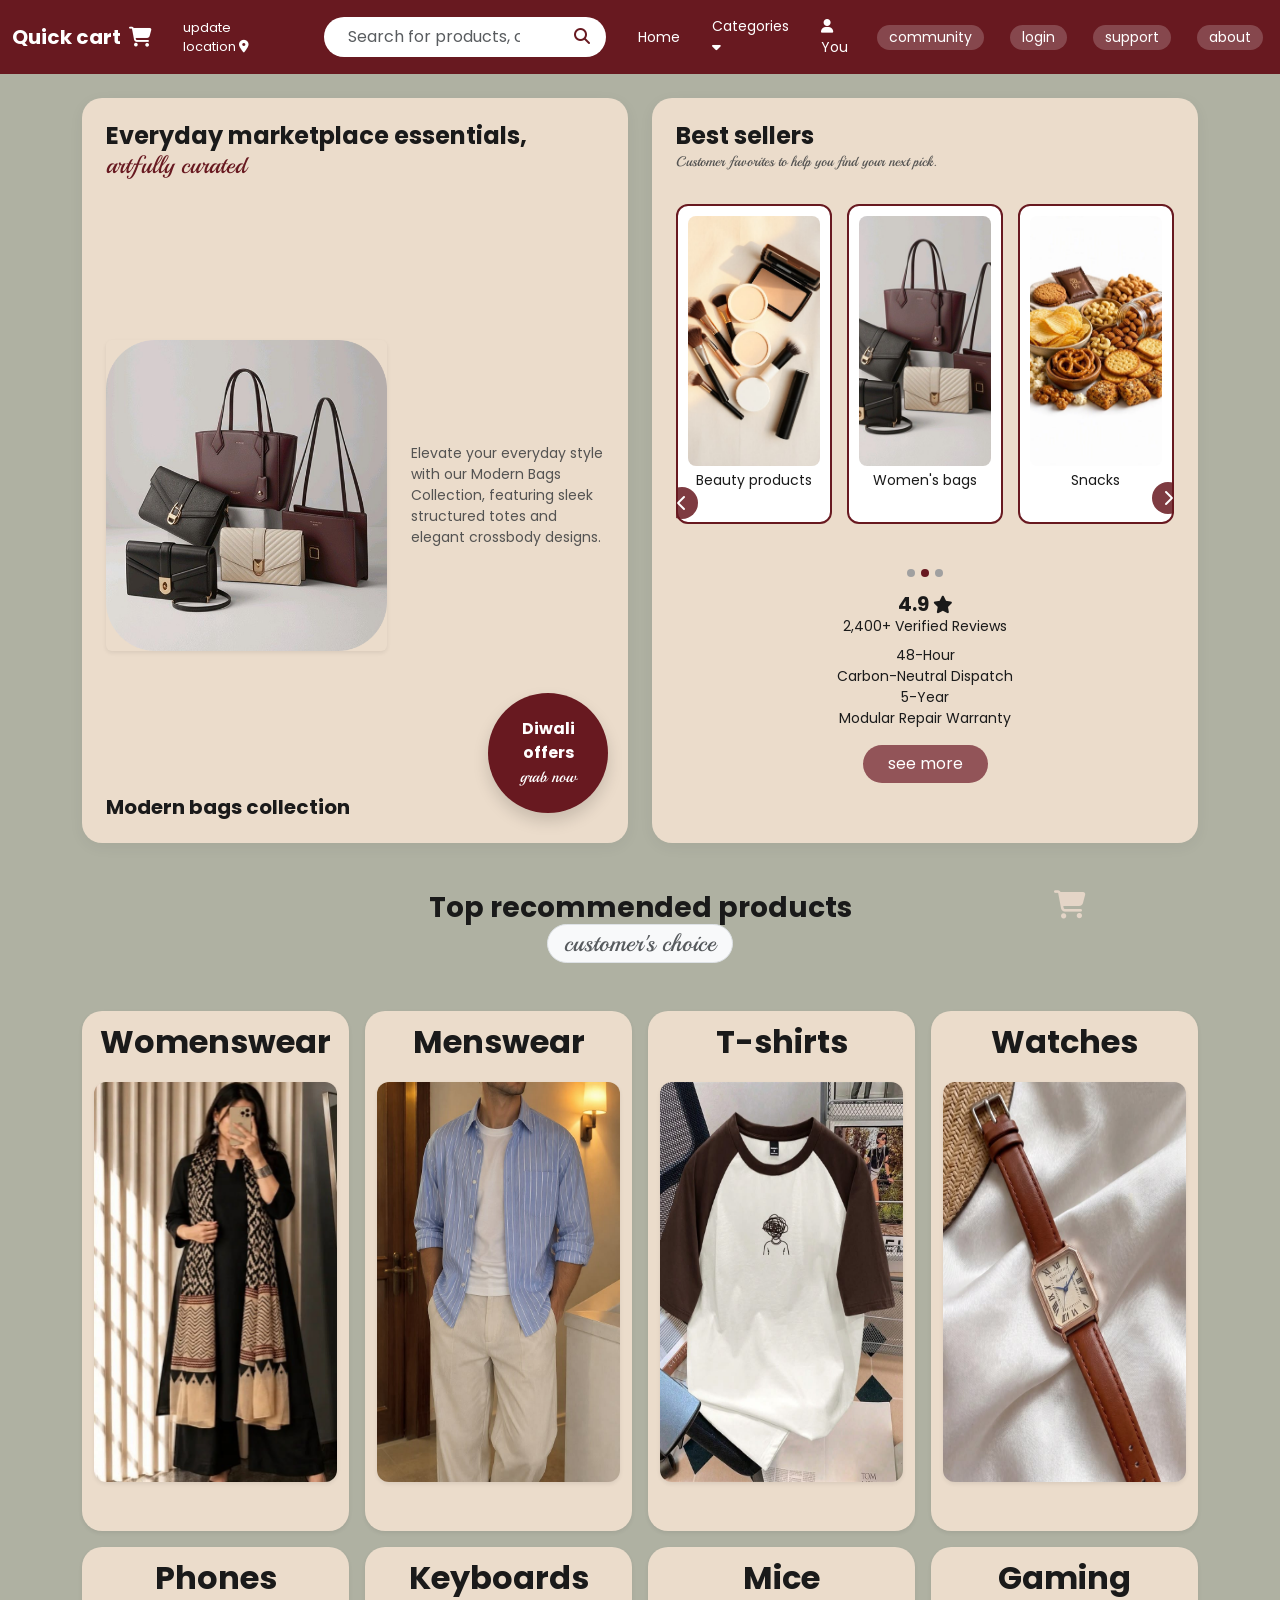
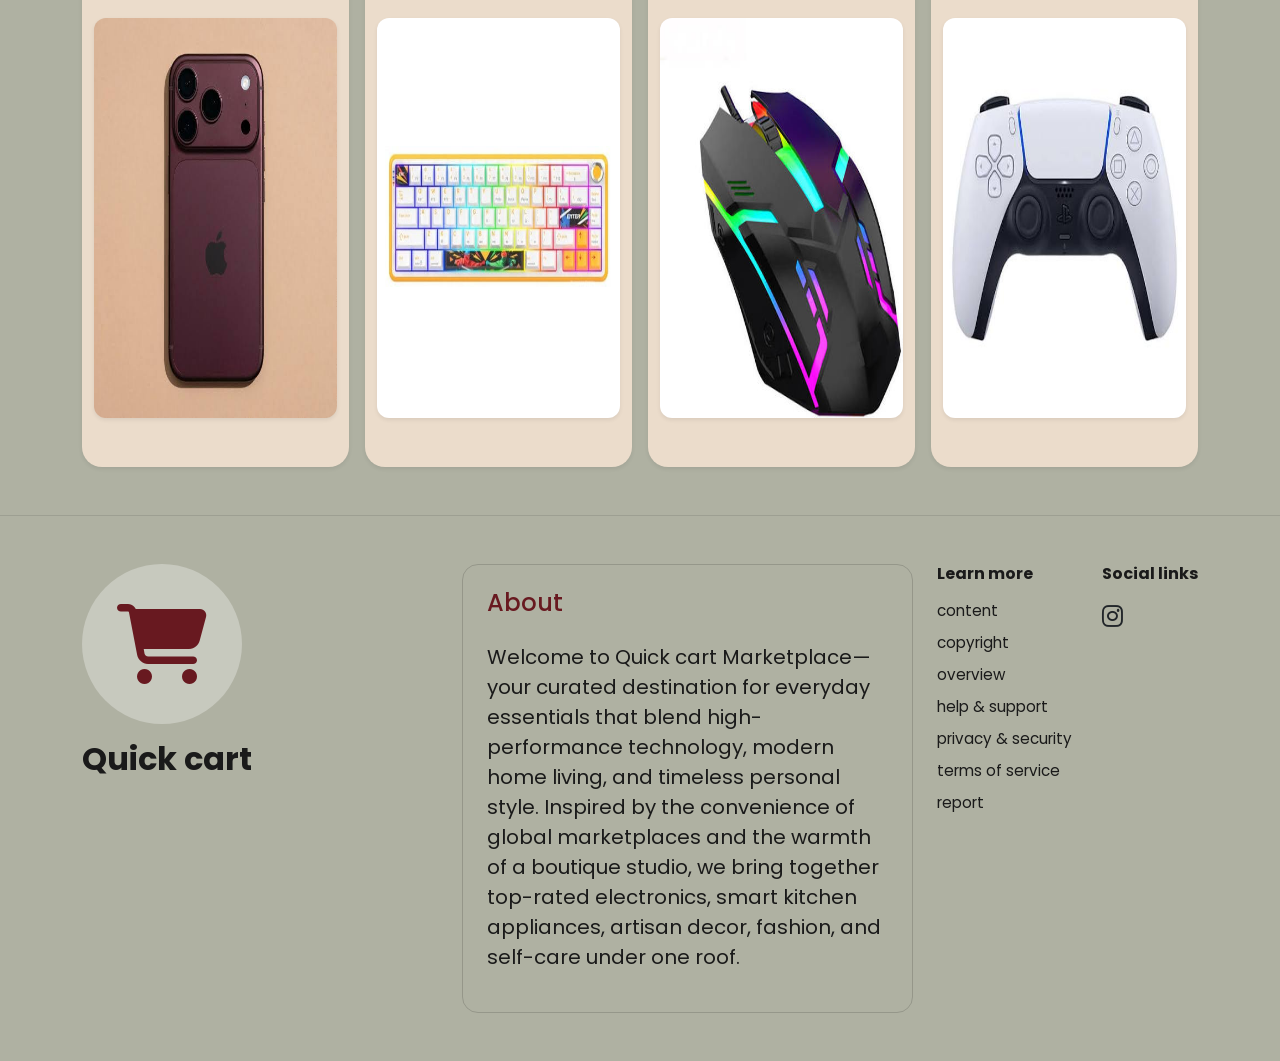
==== commit a06bf6ee: "suiii" ====
--- a/index.html
+++ b/index.html
@@ -228,7 +228,7 @@
               <div class="slide-item">
                 <img src="assets/images/soft%20toys3.png" alt="Soft toys" />
                 <span class="d-block small mt-1">Toys</span>
->>>>>>> 804719e8f3ce9c7b052ec85685fc6a33284abbb2
+
               </div>
             </div>
             <button class="btn slider-arrow right-arrow shadow-none" id="slideRight">
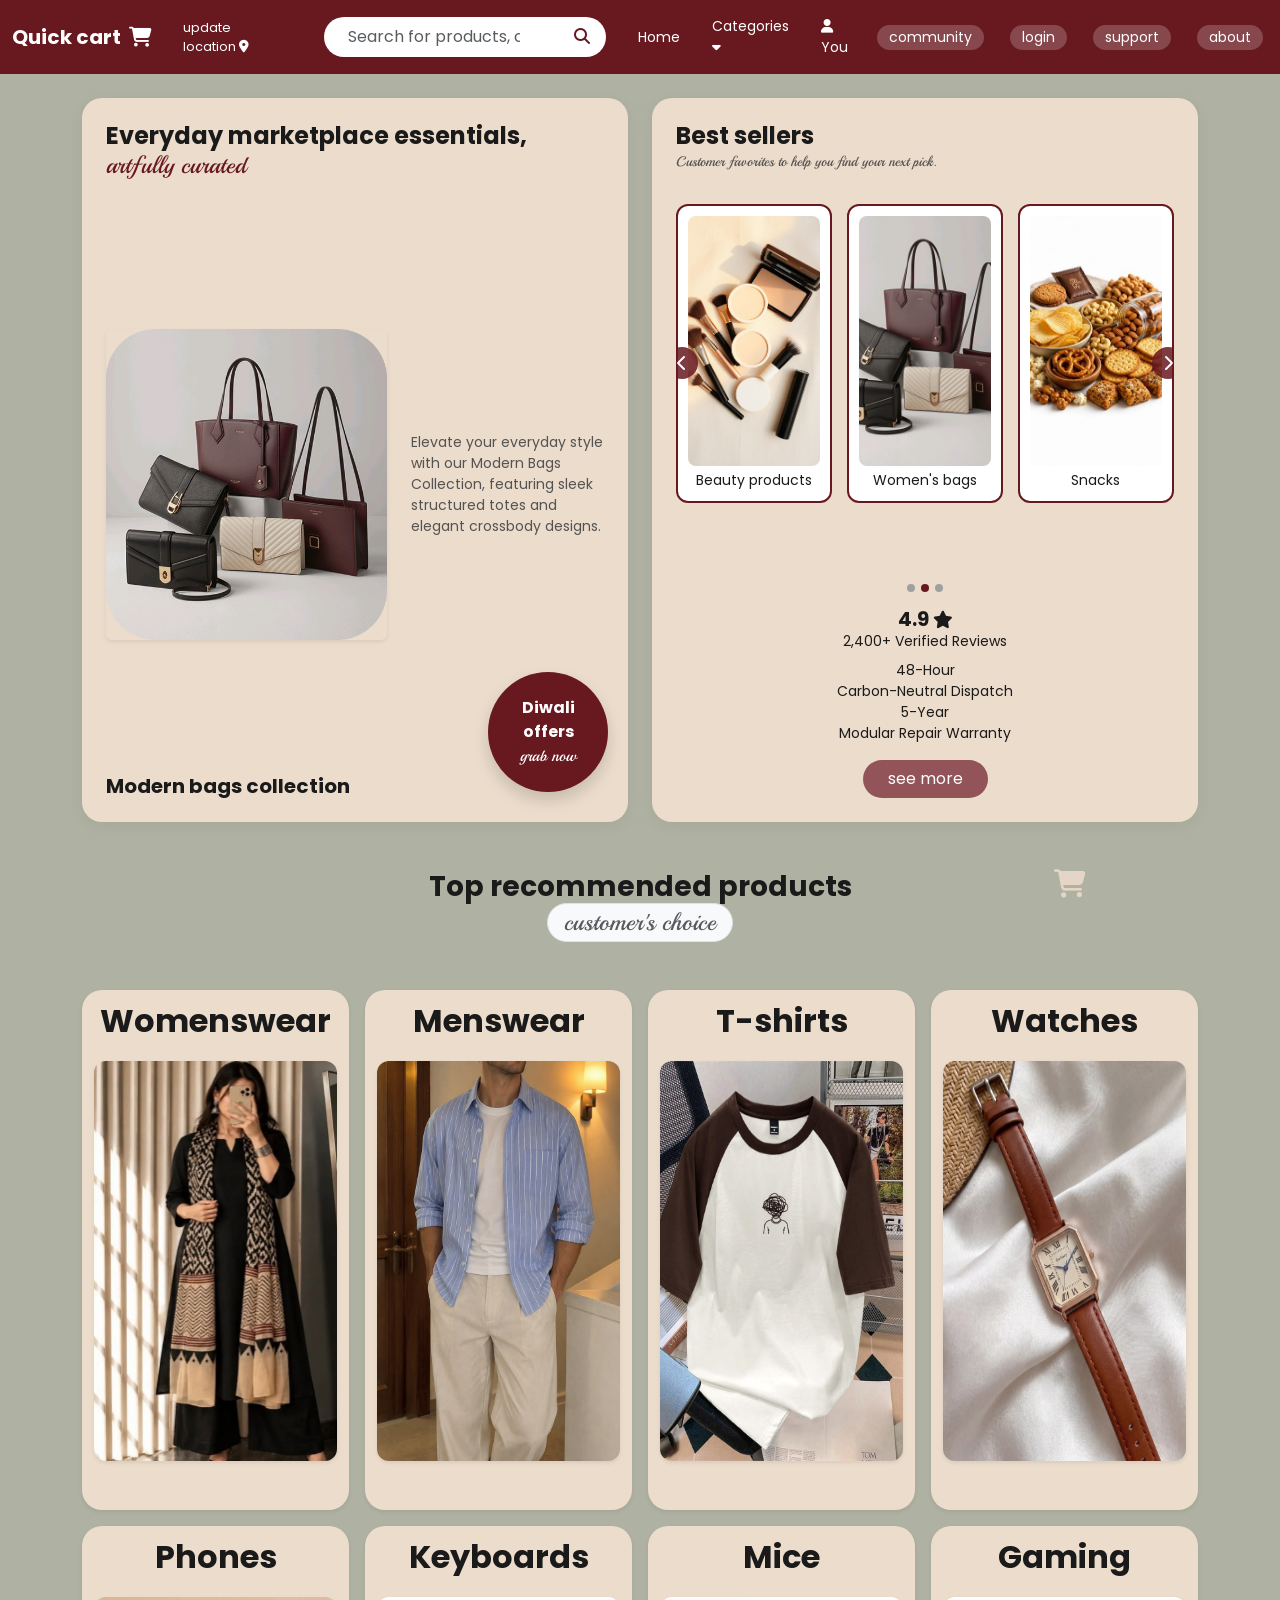
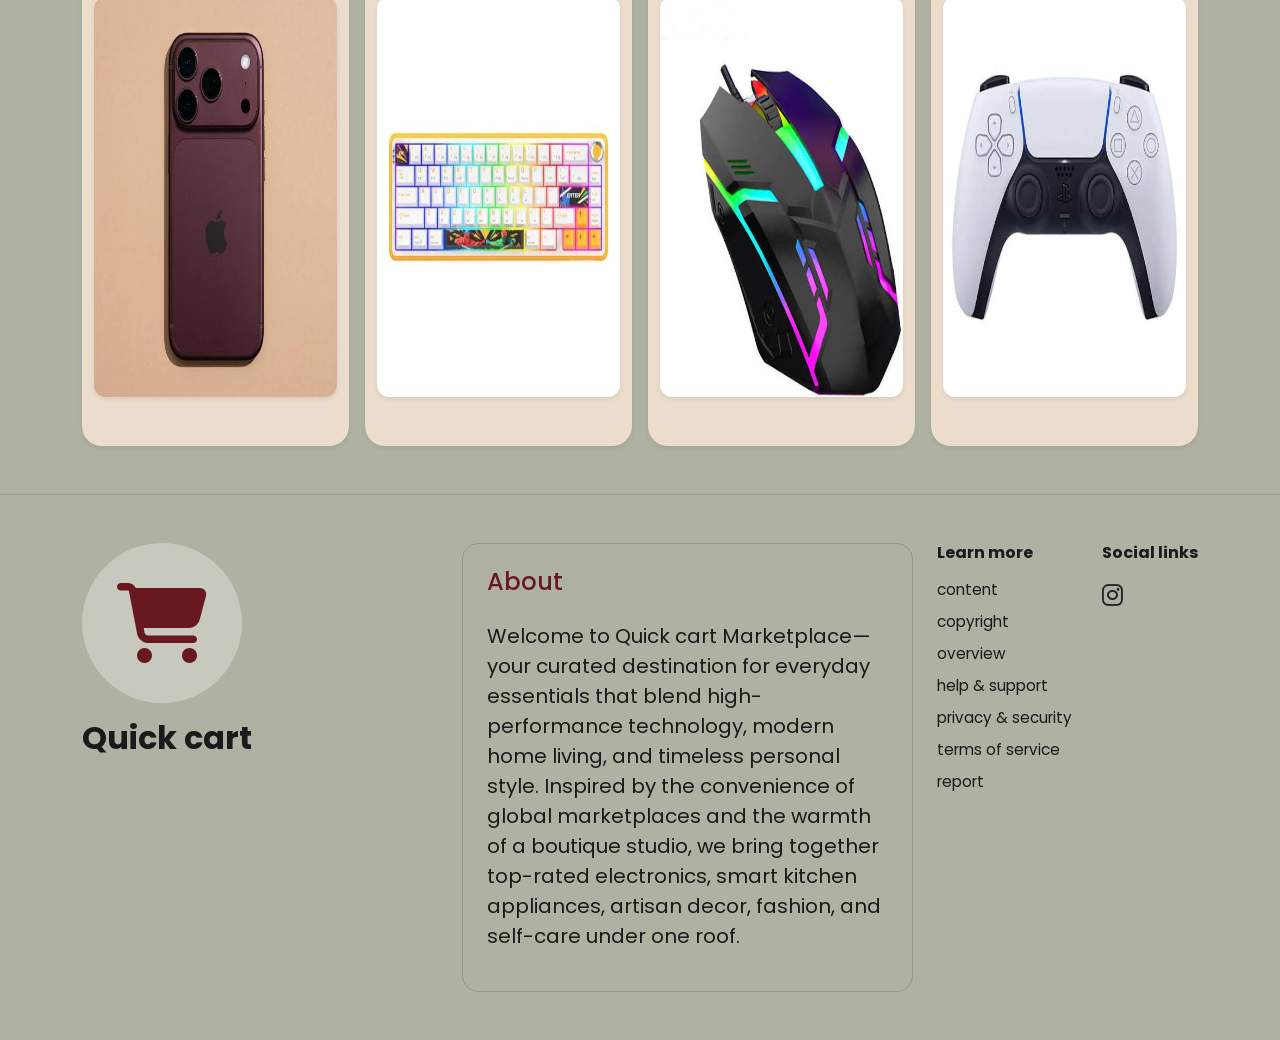
==== commit 3d1605c5: "sesh" ====
--- a/index.html
+++ b/index.html
@@ -203,32 +203,6 @@
                   <img src="assets/images/soft%20toys3.png" alt="Soft toys" />
                   <span class="d-block small mt-1">Toys</span>
                 </div>
-
-            <div class="image-slider" id="productSlider">
-              <div class="slide-item">
-                <img src="assets/images/beauty%20products.png" alt="Beauty products" />
-                <span class="d-block small mt-1">Beauty products</span>
-              </div>
-              <div class="slide-item">
-                <img src="assets/images/modern_bags.png" alt="Women's bags" />
-                <span class="d-block small mt-1">Women's bags</span>
-              </div>
-              <div class="slide-item">
-                <img src="assets/images/cookies.png" alt="Cookies and snacks" />
-                <span class="d-block small mt-1">Snacks</span>
-              </div>
-              <div class="slide-item">
-                <img src="assets/images/phone.jpeg" alt="Mobile phones" />
-                <span class="d-block small mt-1">Mobile phones</span>
-              </div>
-              <div class="slide-item">
-                <img src="assets/images/laptop.jpeg" alt="Laptops" />
-                <span class="d-block small mt-1">Laptops</span>
-              </div>
-              <div class="slide-item">
-                <img src="assets/images/soft%20toys3.png" alt="Soft toys" />
-                <span class="d-block small mt-1">Toys</span>
-
               </div>
             </div>
             <button class="btn slider-arrow right-arrow shadow-none" id="slideRight">
